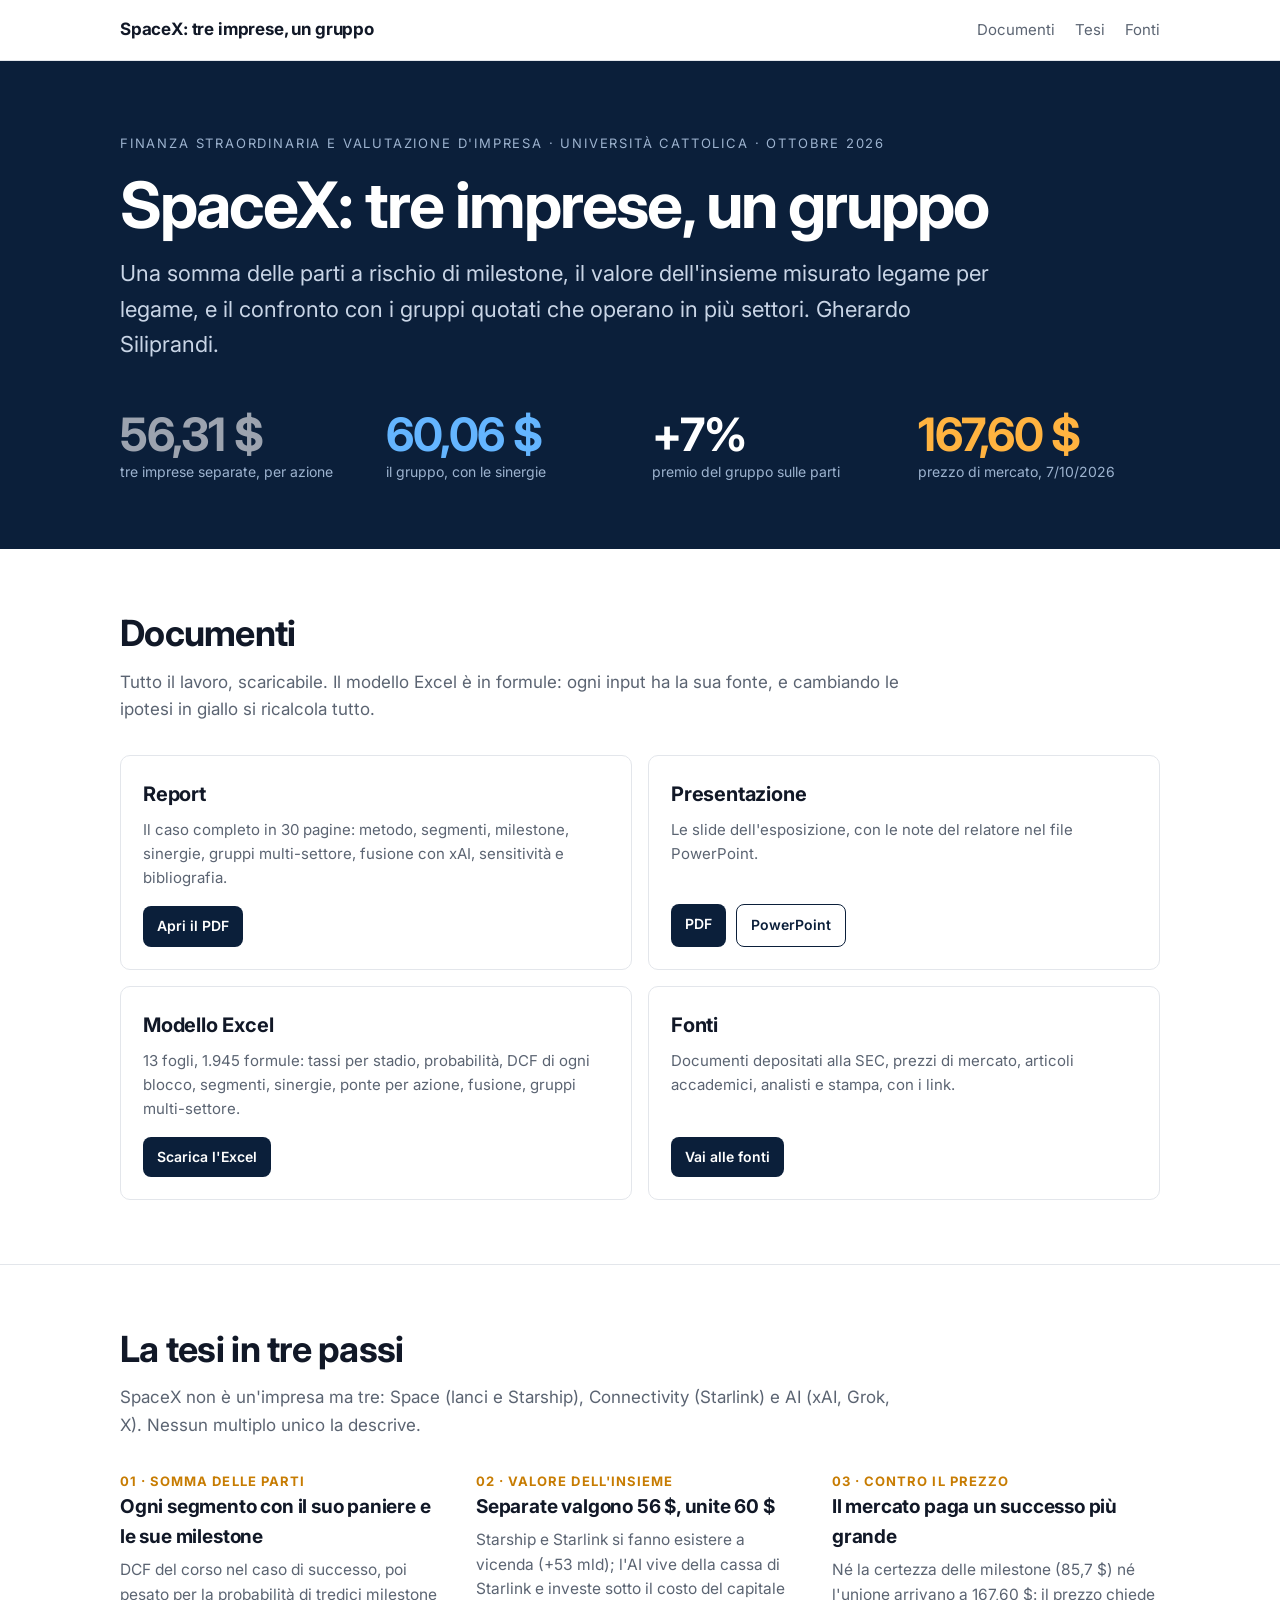
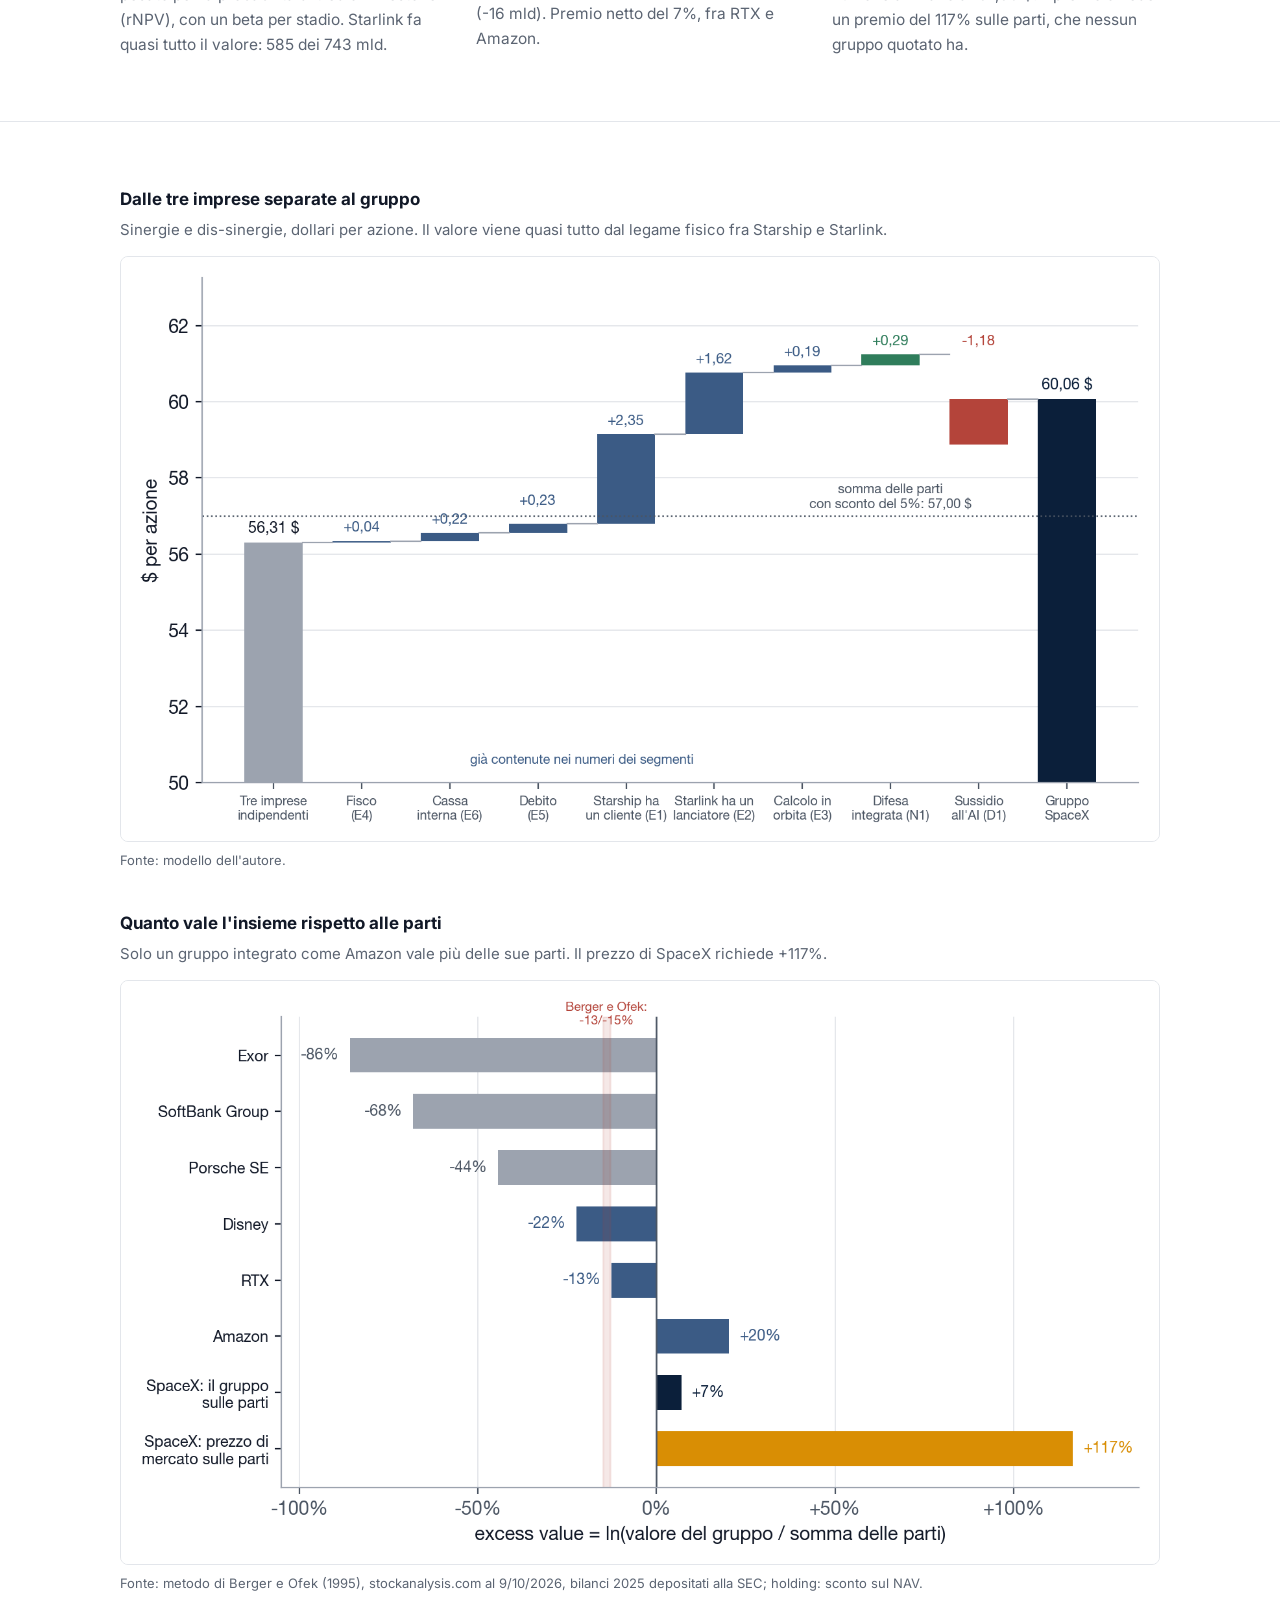
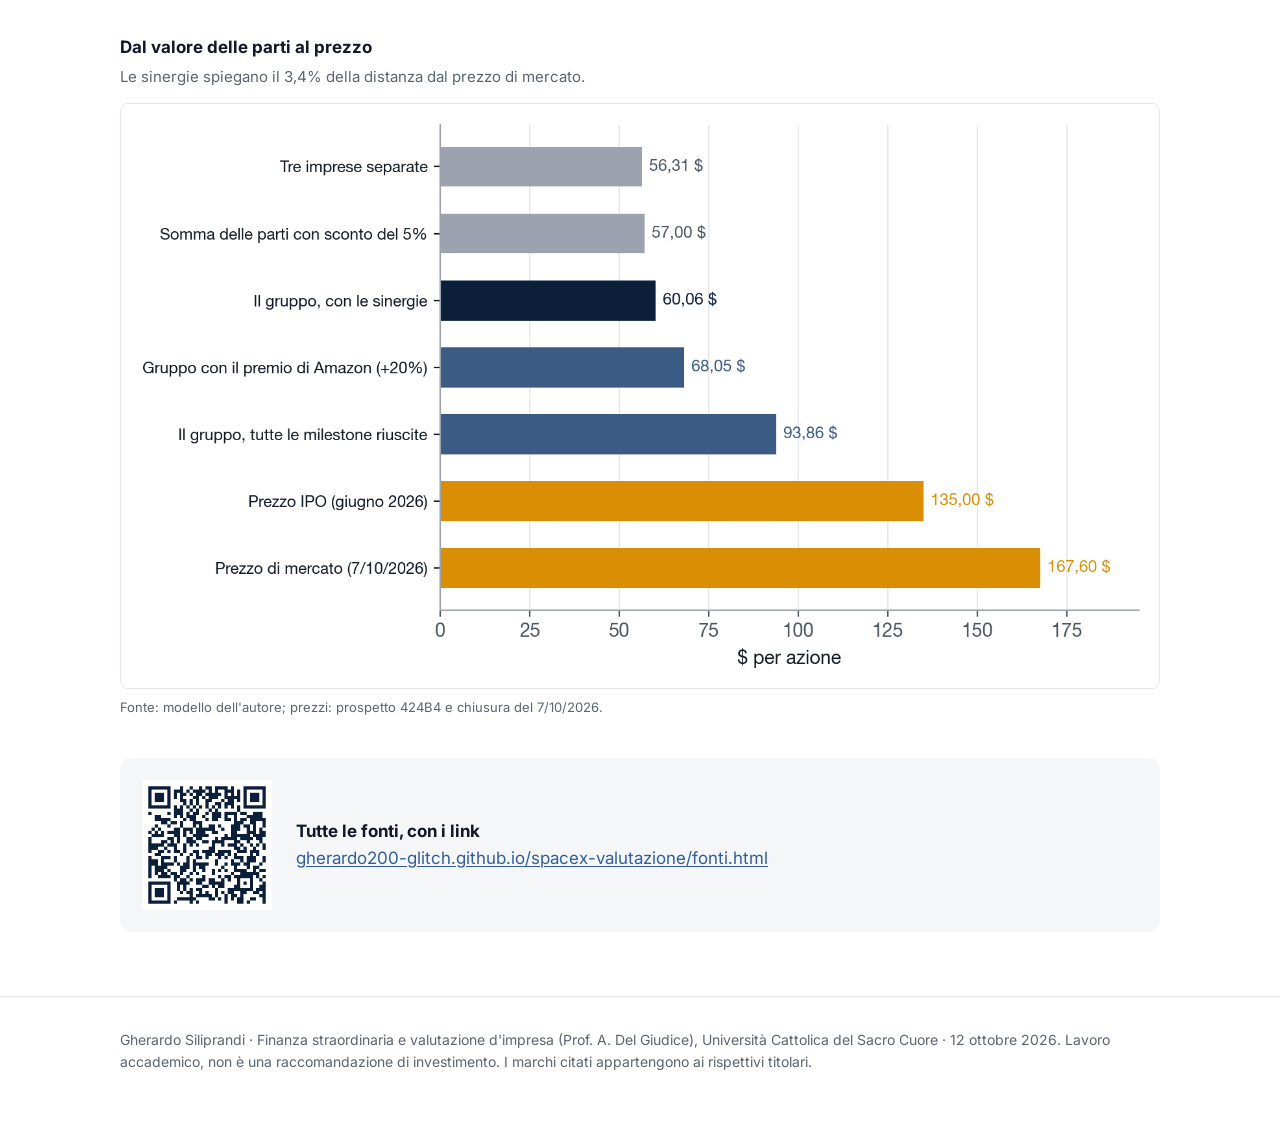
==== index.html @ 33f114cf "Sito del lavoro: report, presentazione, modello Excel e fonti Co-Authored-By: Claude Opus 5.5 <norep" ====
<!doctype html>
<html lang="it">
<head>
<meta charset="utf-8">
<meta name="viewport" content="width=device-width, initial-scale=1">
<title>SpaceX: tre imprese, un gruppo</title>
<meta name="description" content="Valutazione di SpaceX per somma delle parti a rischio di milestone e valore dell'insieme. Report, presentazione, modello Excel e fonti.">
<link rel="preconnect" href="https://fonts.googleapis.com">
<link rel="preconnect" href="https://fonts.gstatic.com" crossorigin>
<link href="https://fonts.googleapis.com/css2?family=Inter:wght@400;600;700&display=swap" rel="stylesheet">
<link rel="stylesheet" href="style.css">
</head>
<body>
<header class="top"><div class="wrap">
  <a class="brand" href="./">SpaceX: tre imprese, un gruppo</a>
  <nav><a href="#documenti">Documenti</a><a href="#tesi">Tesi</a><a href="fonti.html">Fonti</a></nav>
</div></header>

<section class="hero"><div class="wrap">
  <p class="kicker">Finanza straordinaria e valutazione d'impresa · Università Cattolica · ottobre 2026</p>
  <h1>SpaceX: tre imprese, un gruppo</h1>
  <p class="lead">Una somma delle parti a rischio di milestone, il valore dell'insieme misurato legame per legame, e il confronto con i gruppi quotati che operano in più settori. Gherardo Siliprandi.</p>
  <div class="stats">
    <div class="stat grey"><b>56,31 $</b><span>tre imprese separate, per azione</span></div>
    <div class="stat sky"><b>60,06 $</b><span>il gruppo, con le sinergie</span></div>
    <div class="stat"><b>+7%</b><span>premio del gruppo sulle parti</span></div>
    <div class="stat amber"><b>167,60 $</b><span>prezzo di mercato, 7/10/2026</span></div>
  </div>
</div></section>

<section class="block" id="documenti"><div class="wrap">
  <h2>Documenti</h2>
  <p class="sub">Tutto il lavoro, scaricabile. Il modello Excel è in formule: ogni input ha la sua fonte, e cambiando le ipotesi in giallo si ricalcola tutto.</p>
  <div class="docs">
    <div class="doc"><h3>Report</h3><p>Il caso completo in 30 pagine: metodo, segmenti, milestone, sinergie, gruppi multi-settore, fusione con xAI, sensitività e bibliografia.</p>
      <div class="links"><a class="btn" href="documenti/SpaceX_tre_imprese_un_gruppo_report.pdf">Apri il PDF</a></div></div>
    <div class="doc"><h3>Presentazione</h3><p>Le slide dell'esposizione, con le note del relatore nel file PowerPoint.</p>
      <div class="links"><a class="btn" href="documenti/SpaceX_tre_imprese_un_gruppo.pdf">PDF</a><a class="btn ghost" href="documenti/SpaceX_tre_imprese_un_gruppo.pptx">PowerPoint</a></div></div>
    <div class="doc"><h3>Modello Excel</h3><p>13 fogli, 1.945 formule: tassi per stadio, probabilità, DCF di ogni blocco, segmenti, sinergie, ponte per azione, fusione, gruppi multi-settore.</p>
      <div class="links"><a class="btn" href="documenti/SpaceX_modello.xlsx">Scarica l'Excel</a></div></div>
    <div class="doc"><h3>Fonti</h3><p>Documenti depositati alla SEC, prezzi di mercato, articoli accademici, analisti e stampa, con i link.</p>
      <div class="links"><a class="btn" href="fonti.html">Vai alle fonti</a></div></div>
  </div>
</div></section>

<section class="block" id="tesi"><div class="wrap">
  <h2>La tesi in tre passi</h2>
  <p class="sub">SpaceX non è un'impresa ma tre: Space (lanci e Starship), Connectivity (Starlink) e AI (xAI, Grok, X). Nessun multiplo unico la descrive.</p>
  <div class="thesis">
    <div><p class="n">01 · SOMMA DELLE PARTI</p><h3>Ogni segmento con il suo paniere e le sue milestone</h3><p>DCF del corso nel caso di successo, poi pesato per la probabilità di tredici milestone (rNPV), con un beta per stadio. Starlink fa quasi tutto il valore: 585 dei 743 mld.</p></div>
    <div><p class="n">02 · VALORE DELL'INSIEME</p><h3>Separate valgono 56 $, unite 60 $</h3><p>Starship e Starlink si fanno esistere a vicenda (+53 mld); l'AI vive della cassa di Starlink e investe sotto il costo del capitale (-16 mld). Premio netto del 7%, fra RTX e Amazon.</p></div>
    <div><p class="n">03 · CONTRO IL PREZZO</p><h3>Il mercato paga un successo più grande</h3><p>Né la certezza delle milestone (85,7 $) né l'unione arrivano a 167,60 $: il prezzo chiede un premio del 117% sulle parti, che nessun gruppo quotato ha.</p></div>
  </div>
</div></section>

<section class="block"><div class="wrap">
  <figure>
    <p class="t">Dalle tre imprese separate al gruppo</p>
    <p class="m">Sinergie e dis-sinergie, dollari per azione. Il valore viene quasi tutto dal legame fisico fra Starship e Starlink.</p>
    <img src="img/cascata_insieme.png" alt="Cascata dal valore delle tre imprese separate, 56,31 dollari, al valore del gruppo, 60,06 dollari" loading="lazy">
    <figcaption>Fonte: modello dell'autore.</figcaption>
  </figure>
  <figure>
    <p class="t">Quanto vale l'insieme rispetto alle parti</p>
    <p class="m">Solo un gruppo integrato come Amazon vale più delle sue parti. Il prezzo di SpaceX richiede +117%.</p>
    <img src="img/excess_value_conglomerati.png" alt="Excess value di Exor, SoftBank, Porsche SE, Disney, RTX, Amazon e SpaceX" loading="lazy">
    <figcaption>Fonte: metodo di Berger e Ofek (1995), stockanalysis.com al 9/10/2026, bilanci 2025 depositati alla SEC; holding: sconto sul NAV.</figcaption>
  </figure>
  <figure>
    <p class="t">Dal valore delle parti al prezzo</p>
    <p class="m">Le sinergie spiegano il 3,4% della distanza dal prezzo di mercato.</p>
    <img src="img/scala_valore_prezzo.png" alt="Scala dal valore delle parti separate al prezzo di mercato" loading="lazy">
    <figcaption>Fonte: modello dell'autore; prezzi: prospetto 424B4 e chiusura del 7/10/2026.</figcaption>
  </figure>
  <div class="qr"><img src="img/qr_fonti.png" alt="QR code della pagina delle fonti"><div><b>Tutte le fonti, con i link</b><br><a href="fonti.html">gherardo200-glitch.github.io/spacex-valutazione/fonti.html</a></div></div>
</div></section>

<footer><div class="wrap">Gherardo Siliprandi · Finanza straordinaria e valutazione d'impresa (Prof. A. Del Giudice), Università Cattolica del Sacro Cuore · 12 ottobre 2026. Lavoro accademico, non è una raccomandazione di investimento. I marchi citati appartengono ai rispettivi titolari.</div></footer>
</body>
</html>
---- style.css ----
:root {
  --ink: #111827; --muted: #5B6472; --hair: #E3E6EB; --bg: #FFFFFF; --soft: #F5F6F8;
  --navy: #0B1F3A; --blue: #2F5E9E; --amber: #C77C02; --red: #B4443A; --green: #2F7D5B;
  --maxw: 1080px;
}
* { box-sizing: border-box; }
html { -webkit-text-size-adjust: 100%; }
body { margin: 0; background: var(--bg); color: var(--ink); font: 17px/1.6 "Inter", system-ui, -apple-system, "Segoe UI", sans-serif; }
a { color: var(--blue); text-underline-offset: 2px; }
img { max-width: 100%; height: auto; display: block; }
.wrap { max-width: var(--maxw); margin: 0 auto; padding: 0 20px; }

header.top { border-bottom: 1px solid var(--hair); }
header.top .wrap { display: flex; justify-content: space-between; align-items: center; height: 60px; gap: 16px; }
.brand { font-weight: 700; letter-spacing: -0.01em; color: var(--ink); text-decoration: none; }
nav a { color: var(--muted); text-decoration: none; margin-left: 20px; font-size: 15px; }
nav a:hover, nav a[aria-current] { color: var(--ink); }

.hero { background: var(--navy); color: #fff; padding: 72px 0 64px; }
.kicker { font-size: 13px; letter-spacing: 0.14em; text-transform: uppercase; color: #9DB3CF; margin: 0 0 18px; }
.hero h1 { font-size: clamp(36px, 6vw, 64px); line-height: 1.04; letter-spacing: -0.03em; margin: 0 0 18px; max-width: 14em; }
.hero p.lead { font-size: clamp(18px, 2.2vw, 22px); color: #C9D5E6; max-width: 40em; margin: 0; }
.stats { display: grid; grid-template-columns: repeat(4, 1fr); gap: 24px; margin-top: 48px; }
.stat b { display: block; font-size: clamp(30px, 4.4vw, 46px); letter-spacing: -0.03em; line-height: 1.05; }
.stat span { font-size: 14px; color: #9DB3CF; }
.stat.amber b { color: #FFB340; } .stat.sky b { color: #64B5FF; } .stat.grey b { color: #9CA3AF; }

section.block { padding: 64px 0; border-bottom: 1px solid var(--hair); }
section.block h2 { font-size: clamp(26px, 3.4vw, 36px); letter-spacing: -0.02em; line-height: 1.15; margin: 0 0 14px; }
section.block .sub { color: var(--muted); max-width: 46em; margin: 0 0 32px; }

.docs { display: grid; grid-template-columns: repeat(2, 1fr); gap: 16px; }
.doc { border: 1px solid var(--hair); border-radius: 10px; padding: 22px; display: flex; flex-direction: column; gap: 8px; background: #fff; }
.doc h3 { margin: 0; font-size: 20px; letter-spacing: -0.01em; }
.doc p { margin: 0; color: var(--muted); font-size: 15px; flex: 1; }
.doc .links { display: flex; gap: 10px; flex-wrap: wrap; margin-top: 8px; }
.btn { display: inline-block; padding: 9px 14px; border-radius: 8px; background: var(--navy); color: #fff; text-decoration: none; font-size: 14px; font-weight: 600; }
.btn.ghost { background: transparent; color: var(--navy); border: 1px solid var(--navy); }

.thesis { display: grid; grid-template-columns: repeat(3, 1fr); gap: 28px; }
.thesis h3 { font-size: 19px; margin: 0 0 6px; letter-spacing: -0.01em; }
.thesis p { margin: 0; color: var(--muted); font-size: 15.5px; }
.thesis .n { font-size: 13px; color: var(--amber); font-weight: 700; letter-spacing: 0.08em; }

figure { margin: 0 0 40px; }
figure .t { font-weight: 700; margin: 0 0 4px; }
figure .m { color: var(--muted); font-size: 15px; margin: 0 0 14px; }
figure img { border: 1px solid var(--hair); border-radius: 8px; }
figure figcaption { font-size: 13px; color: var(--muted); margin-top: 8px; }

.qr { display: flex; gap: 24px; align-items: center; background: var(--soft); border-radius: 12px; padding: 22px; }
.qr img { width: 130px; height: 130px; flex: none; }

/* fonti */
.src h2 { margin-top: 0; }
.src h3 { font-size: 18px; margin: 36px 0 10px; padding-top: 16px; border-top: 1px solid var(--hair); }
.src ul { padding-left: 20px; margin: 0; }
.src li { margin: 0 0 10px; }
.src li .why { display: block; color: var(--muted); font-size: 14.5px; }

footer { padding: 32px 0 48px; color: var(--muted); font-size: 14px; }

@media (max-width: 760px) {
  body { font-size: 16px; }
  .wrap { padding: 0 16px; }
  .stats { grid-template-columns: repeat(2, 1fr); }
  .docs, .thesis { grid-template-columns: 1fr; }
  nav a { margin-left: 14px; }
  .qr { flex-direction: column; align-items: flex-start; }
  section.block { padding: 44px 0; }
  .hero { padding: 52px 0 44px; }
}
@media (max-width: 760px) {
  header.top .wrap { flex-wrap: wrap; height: auto; padding-top: 12px; padding-bottom: 12px; row-gap: 6px; }
  nav a:first-child { margin-left: 0; }
  .hero h1, .hero p, .qr a { overflow-wrap: anywhere; }
}
.stats > *, .docs > *, .thesis > *, .qr > div, header.top .wrap > * { min-width: 0; }
.qr a, .src li { overflow-wrap: anywhere; }
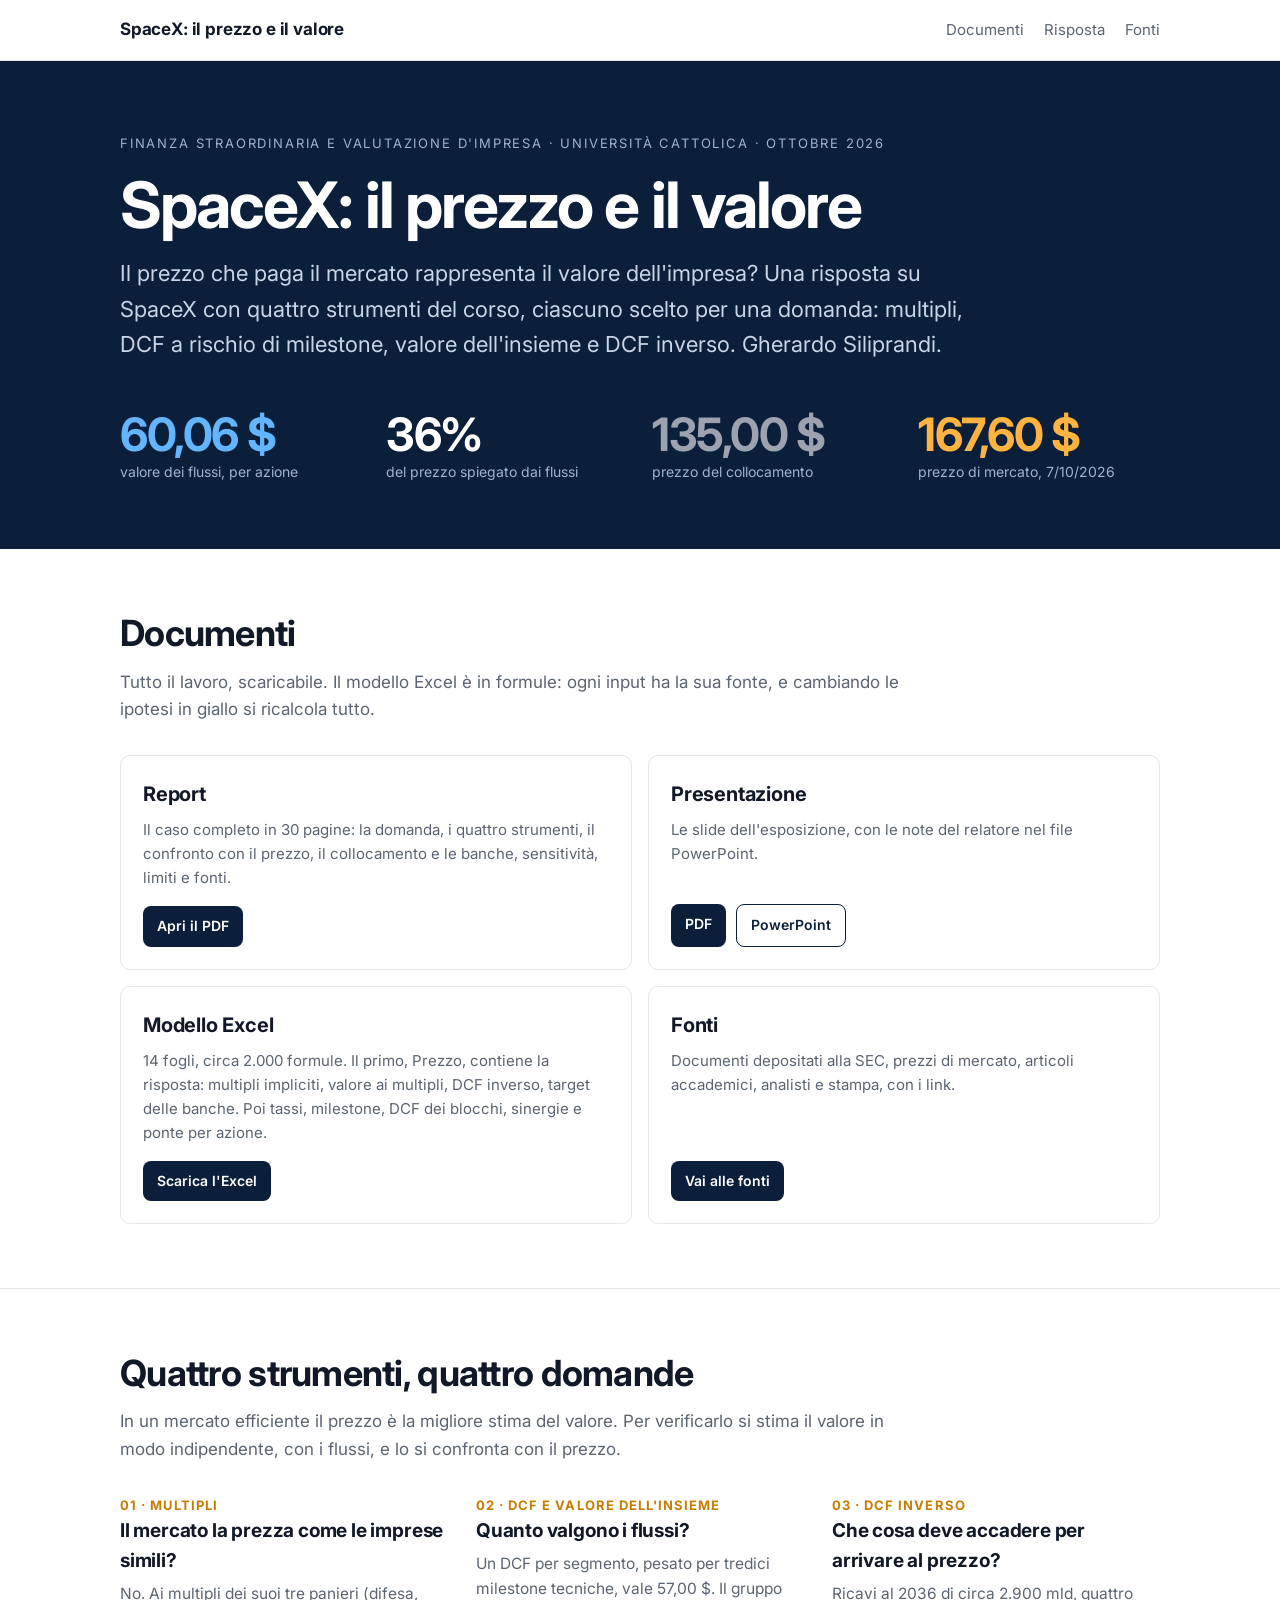
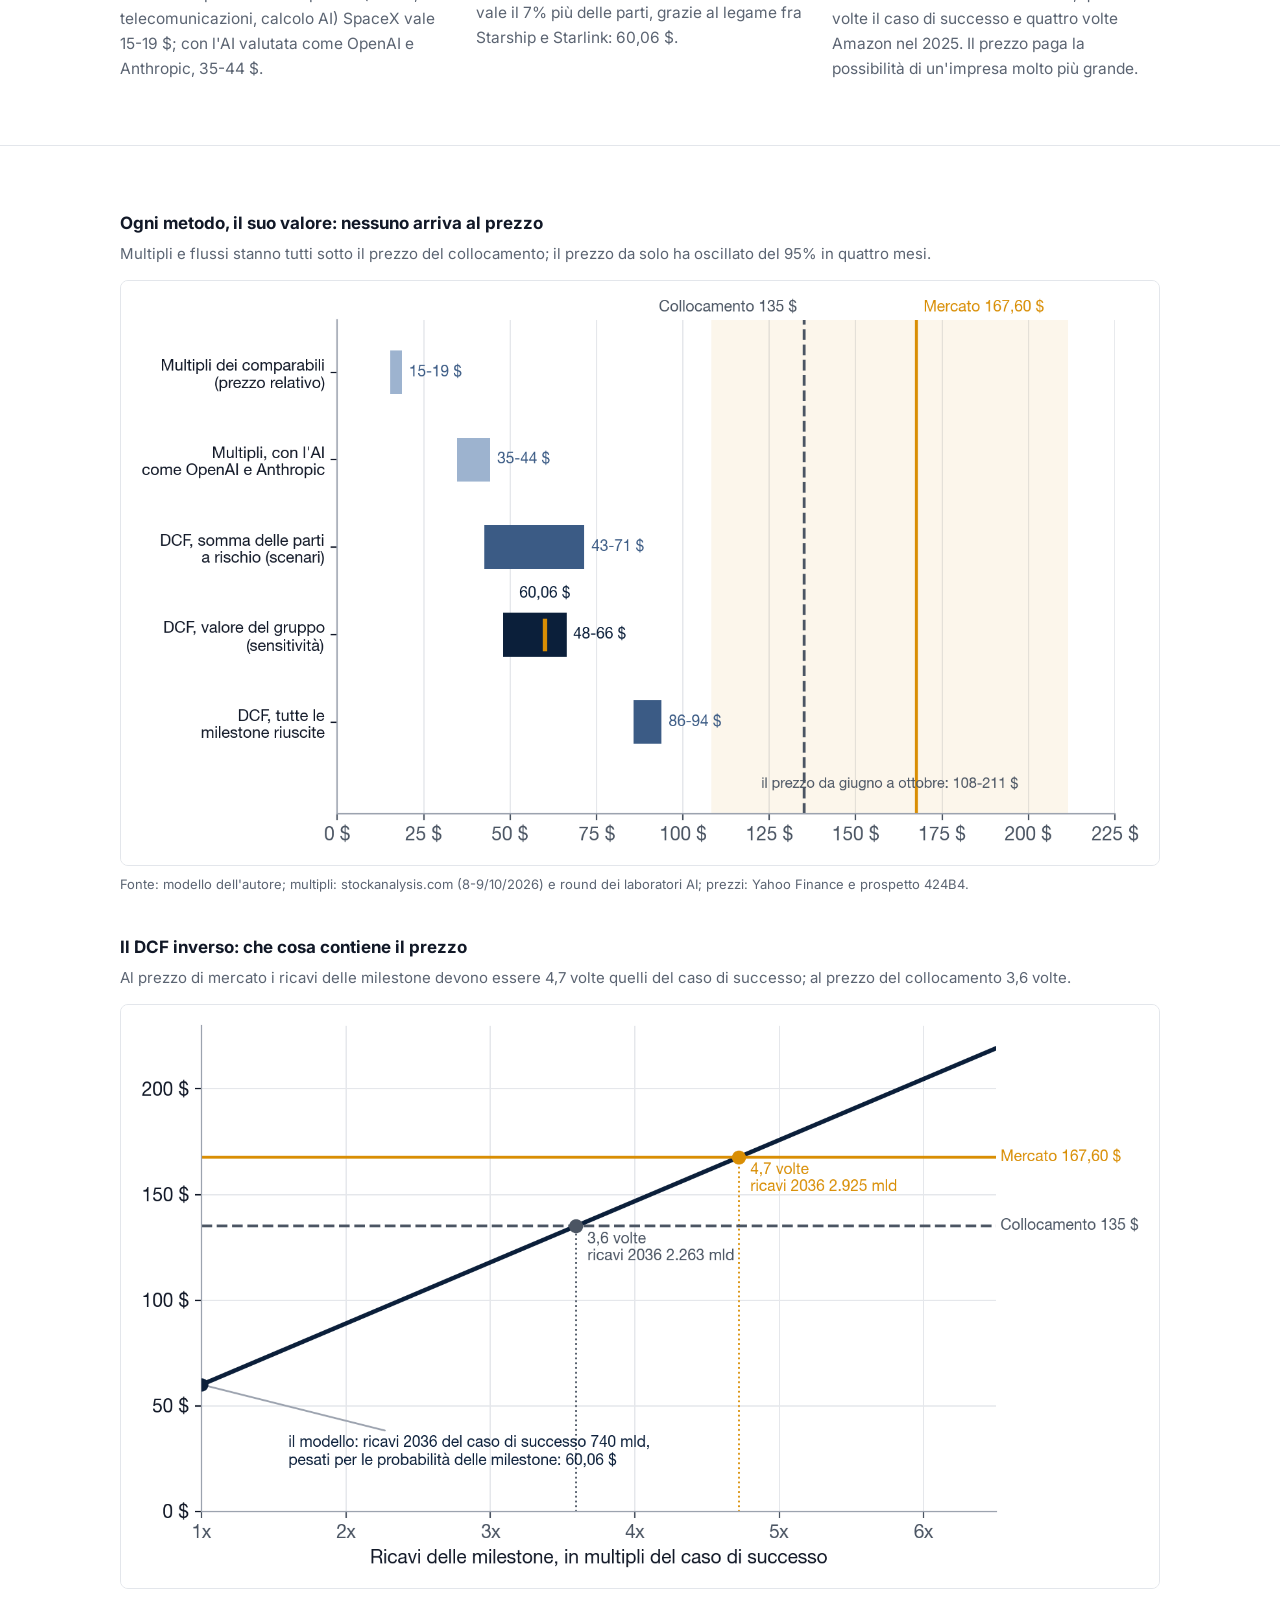
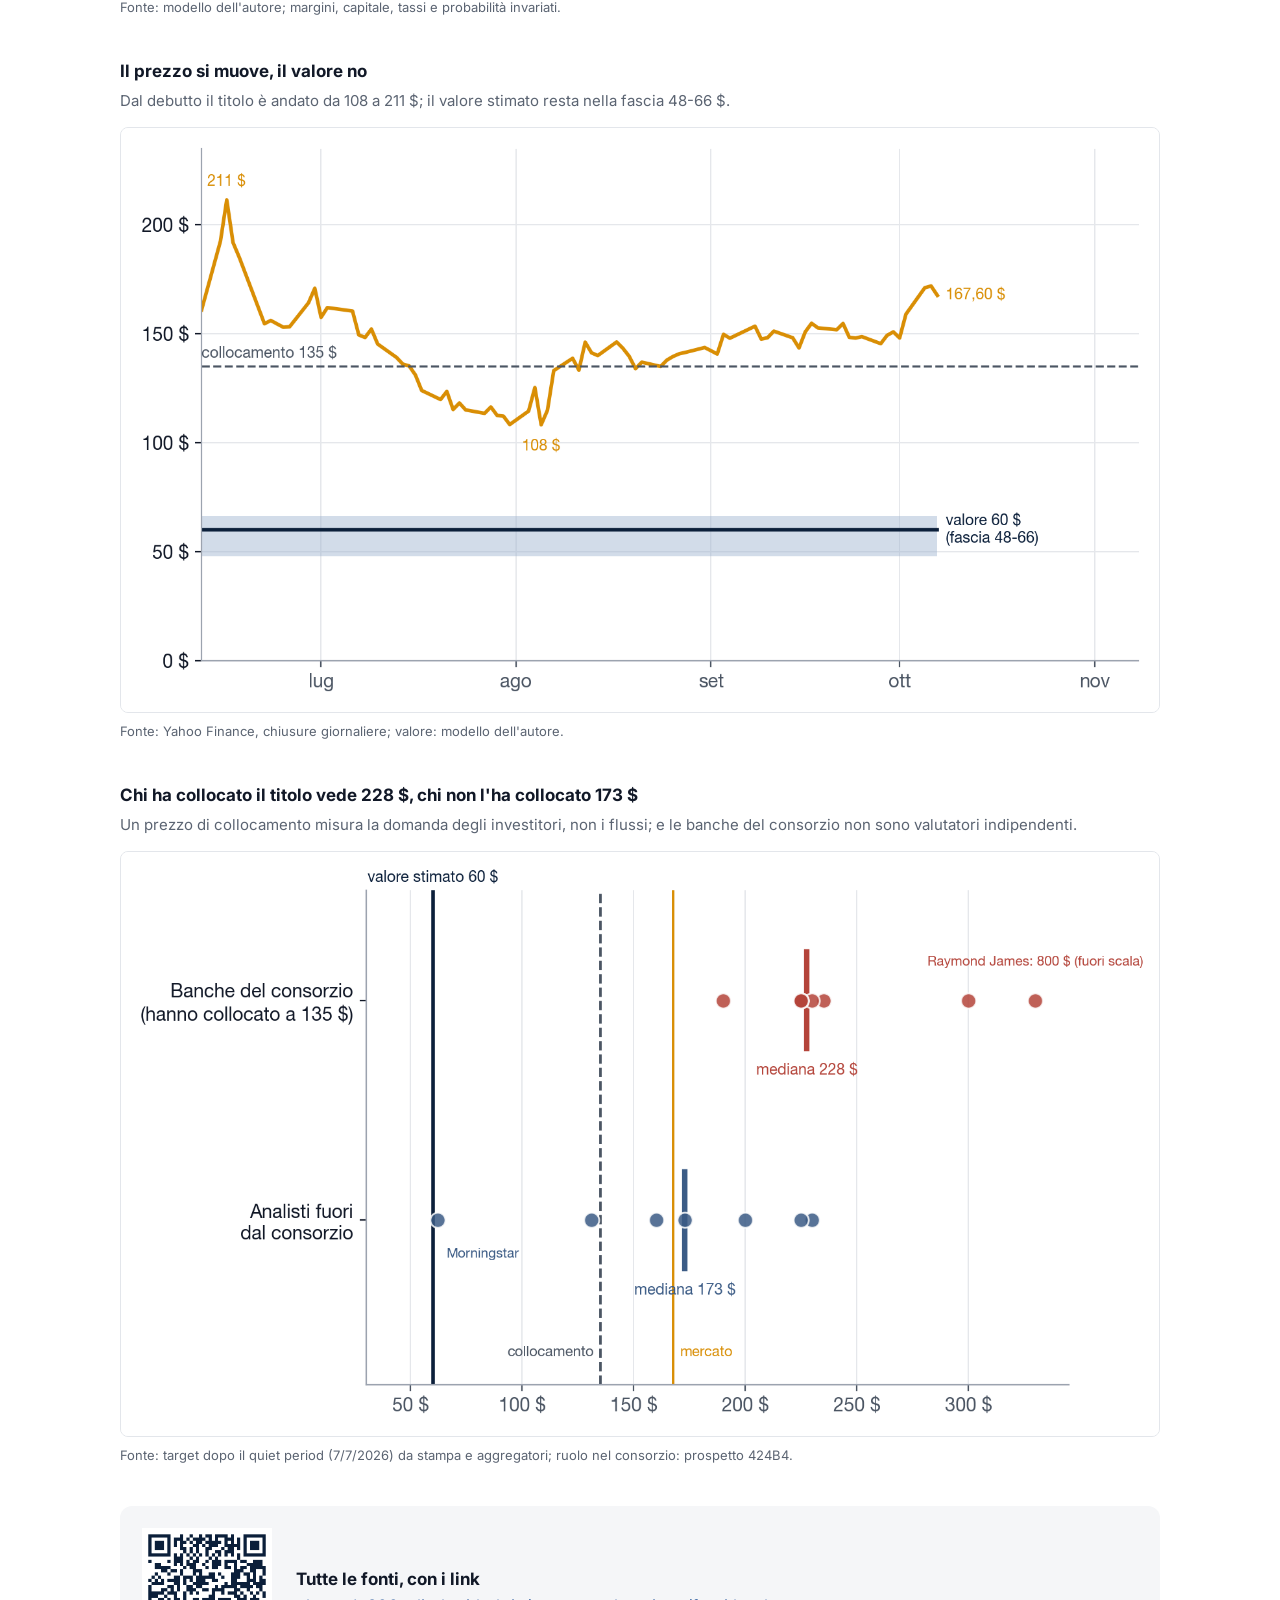
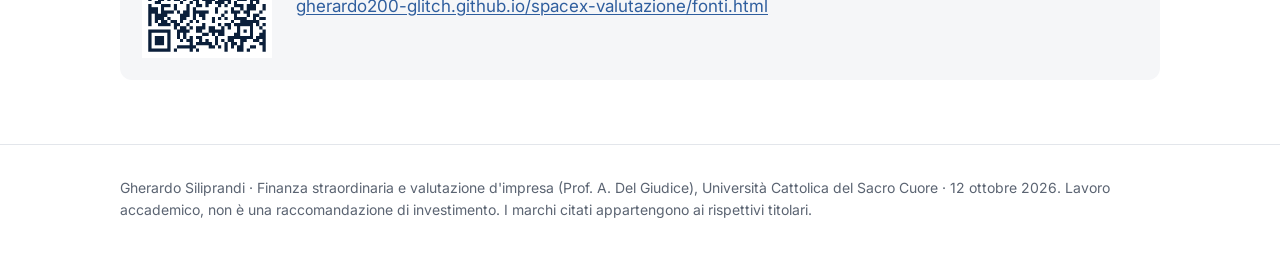
==== commit 62a280b9: "Versione finale: SpaceX, il prezzo e il valore Sito riscritto attorno alla domanda del corso (il pre" ====
--- a/index.html
+++ b/index.html
@@ -3,8 +3,8 @@
 <head>
 <meta charset="utf-8">
 <meta name="viewport" content="width=device-width, initial-scale=1">
-<title>SpaceX: tre imprese, un gruppo</title>
-<meta name="description" content="Valutazione di SpaceX per somma delle parti a rischio di milestone e valore dell'insieme. Report, presentazione, modello Excel e fonti.">
+<title>SpaceX: il prezzo e il valore</title>
+<meta name="description" content="Il prezzo che paga il mercato rappresenta il valore dell'impresa? Una risposta su SpaceX con i metodi del corso: multipli, DCF a rischio di milestone, valore dell'insieme, DCF inverso. Report, presentazione, modello Excel e fonti.">
 <link rel="preconnect" href="https://fonts.googleapis.com">
 <link rel="preconnect" href="https://fonts.gstatic.com" crossorigin>
 <link href="https://fonts.googleapis.com/css2?family=Inter:wght@400;600;700&display=swap" rel="stylesheet">
@@ -12,18 +12,18 @@
 </head>
 <body>
 <header class="top"><div class="wrap">
-  <a class="brand" href="./">SpaceX: tre imprese, un gruppo</a>
-  <nav><a href="#documenti">Documenti</a><a href="#tesi">Tesi</a><a href="fonti.html">Fonti</a></nav>
+  <a class="brand" href="./">SpaceX: il prezzo e il valore</a>
+  <nav><a href="#documenti">Documenti</a><a href="#risposta">Risposta</a><a href="fonti.html">Fonti</a></nav>
 </div></header>
 
 <section class="hero"><div class="wrap">
   <p class="kicker">Finanza straordinaria e valutazione d'impresa · Università Cattolica · ottobre 2026</p>
-  <h1>SpaceX: tre imprese, un gruppo</h1>
-  <p class="lead">Una somma delle parti a rischio di milestone, il valore dell'insieme misurato legame per legame, e il confronto con i gruppi quotati che operano in più settori. Gherardo Siliprandi.</p>
+  <h1>SpaceX: il prezzo e il valore</h1>
+  <p class="lead">Il prezzo che paga il mercato rappresenta il valore dell'impresa? Una risposta su SpaceX con quattro strumenti del corso, ciascuno scelto per una domanda: multipli, DCF a rischio di milestone, valore dell'insieme e DCF inverso. Gherardo Siliprandi.</p>
   <div class="stats">
-    <div class="stat grey"><b>56,31 $</b><span>tre imprese separate, per azione</span></div>
-    <div class="stat sky"><b>60,06 $</b><span>il gruppo, con le sinergie</span></div>
-    <div class="stat"><b>+7%</b><span>premio del gruppo sulle parti</span></div>
+    <div class="stat sky"><b>60,06 $</b><span>valore dei flussi, per azione</span></div>
+    <div class="stat"><b>36%</b><span>del prezzo spiegato dai flussi</span></div>
+    <div class="stat grey"><b>135,00 $</b><span>prezzo del collocamento</span></div>
     <div class="stat amber"><b>167,60 $</b><span>prezzo di mercato, 7/10/2026</span></div>
   </div>
 </div></section>
@@ -32,45 +32,51 @@
   <h2>Documenti</h2>
   <p class="sub">Tutto il lavoro, scaricabile. Il modello Excel è in formule: ogni input ha la sua fonte, e cambiando le ipotesi in giallo si ricalcola tutto.</p>
   <div class="docs">
-    <div class="doc"><h3>Report</h3><p>Il caso completo in 30 pagine: metodo, segmenti, milestone, sinergie, gruppi multi-settore, fusione con xAI, sensitività e bibliografia.</p>
-      <div class="links"><a class="btn" href="documenti/SpaceX_tre_imprese_un_gruppo_report.pdf">Apri il PDF</a></div></div>
+    <div class="doc"><h3>Report</h3><p>Il caso completo in 30 pagine: la domanda, i quattro strumenti, il confronto con il prezzo, il collocamento e le banche, sensitività, limiti e fonti.</p>
+      <div class="links"><a class="btn" href="documenti/SpaceX_prezzo_e_valore_report.pdf">Apri il PDF</a></div></div>
     <div class="doc"><h3>Presentazione</h3><p>Le slide dell'esposizione, con le note del relatore nel file PowerPoint.</p>
-      <div class="links"><a class="btn" href="documenti/SpaceX_tre_imprese_un_gruppo.pdf">PDF</a><a class="btn ghost" href="documenti/SpaceX_tre_imprese_un_gruppo.pptx">PowerPoint</a></div></div>
-    <div class="doc"><h3>Modello Excel</h3><p>13 fogli, 1.945 formule: tassi per stadio, probabilità, DCF di ogni blocco, segmenti, sinergie, ponte per azione, fusione, gruppi multi-settore.</p>
+      <div class="links"><a class="btn" href="documenti/SpaceX_prezzo_e_valore.pdf">PDF</a><a class="btn ghost" href="documenti/SpaceX_prezzo_e_valore.pptx">PowerPoint</a></div></div>
+    <div class="doc"><h3>Modello Excel</h3><p>14 fogli, circa 2.000 formule. Il primo, Prezzo, contiene la risposta: multipli impliciti, valore ai multipli, DCF inverso, target delle banche. Poi tassi, milestone, DCF dei blocchi, sinergie e ponte per azione.</p>
       <div class="links"><a class="btn" href="documenti/SpaceX_modello.xlsx">Scarica l'Excel</a></div></div>
     <div class="doc"><h3>Fonti</h3><p>Documenti depositati alla SEC, prezzi di mercato, articoli accademici, analisti e stampa, con i link.</p>
       <div class="links"><a class="btn" href="fonti.html">Vai alle fonti</a></div></div>
   </div>
 </div></section>
 
-<section class="block" id="tesi"><div class="wrap">
-  <h2>La tesi in tre passi</h2>
-  <p class="sub">SpaceX non è un'impresa ma tre: Space (lanci e Starship), Connectivity (Starlink) e AI (xAI, Grok, X). Nessun multiplo unico la descrive.</p>
+<section class="block" id="risposta"><div class="wrap">
+  <h2>Quattro strumenti, quattro domande</h2>
+  <p class="sub">In un mercato efficiente il prezzo è la migliore stima del valore. Per verificarlo si stima il valore in modo indipendente, con i flussi, e lo si confronta con il prezzo.</p>
   <div class="thesis">
-    <div><p class="n">01 · SOMMA DELLE PARTI</p><h3>Ogni segmento con il suo paniere e le sue milestone</h3><p>DCF del corso nel caso di successo, poi pesato per la probabilità di tredici milestone (rNPV), con un beta per stadio. Starlink fa quasi tutto il valore: 585 dei 743 mld.</p></div>
-    <div><p class="n">02 · VALORE DELL'INSIEME</p><h3>Separate valgono 56 $, unite 60 $</h3><p>Starship e Starlink si fanno esistere a vicenda (+53 mld); l'AI vive della cassa di Starlink e investe sotto il costo del capitale (-16 mld). Premio netto del 7%, fra RTX e Amazon.</p></div>
-    <div><p class="n">03 · CONTRO IL PREZZO</p><h3>Il mercato paga un successo più grande</h3><p>Né la certezza delle milestone (85,7 $) né l'unione arrivano a 167,60 $: il prezzo chiede un premio del 117% sulle parti, che nessun gruppo quotato ha.</p></div>
+    <div><p class="n">01 · MULTIPLI</p><h3>Il mercato la prezza come le imprese simili?</h3><p>No. Ai multipli dei suoi tre panieri (difesa, telecomunicazioni, calcolo AI) SpaceX vale 15-19 $; con l'AI valutata come OpenAI e Anthropic, 35-44 $.</p></div>
+    <div><p class="n">02 · DCF E VALORE DELL'INSIEME</p><h3>Quanto valgono i flussi?</h3><p>Un DCF per segmento, pesato per tredici milestone tecniche, vale 57,00 $. Il gruppo vale il 7% più delle parti, grazie al legame fra Starship e Starlink: 60,06 $.</p></div>
+    <div><p class="n">03 · DCF INVERSO</p><h3>Che cosa deve accadere per arrivare al prezzo?</h3><p>Ricavi al 2036 di circa 2.900 mld, quattro volte il caso di successo e quattro volte Amazon nel 2025. Il prezzo paga la possibilità di un'impresa molto più grande.</p></div>
   </div>
 </div></section>
 
 <section class="block"><div class="wrap">
   <figure>
-    <p class="t">Dalle tre imprese separate al gruppo</p>
-    <p class="m">Sinergie e dis-sinergie, dollari per azione. Il valore viene quasi tutto dal legame fisico fra Starship e Starlink.</p>
-    <img src="img/cascata_insieme.png" alt="Cascata dal valore delle tre imprese separate, 56,31 dollari, al valore del gruppo, 60,06 dollari" loading="lazy">
-    <figcaption>Fonte: modello dell'autore.</figcaption>
+    <p class="t">Ogni metodo, il suo valore: nessuno arriva al prezzo</p>
+    <p class="m">Multipli e flussi stanno tutti sotto il prezzo del collocamento; il prezzo da solo ha oscillato del 95% in quattro mesi.</p>
+    <img src="img/metodi_contro_prezzo.png" alt="Risultati dei quattro metodi in dollari per azione contro il prezzo di collocamento di 135 dollari e il prezzo di mercato di 167,60 dollari" loading="lazy">
+    <figcaption>Fonte: modello dell'autore; multipli: stockanalysis.com (8-9/10/2026) e round dei laboratori AI; prezzi: Yahoo Finance e prospetto 424B4.</figcaption>
   </figure>
   <figure>
-    <p class="t">Quanto vale l'insieme rispetto alle parti</p>
-    <p class="m">Solo un gruppo integrato come Amazon vale più delle sue parti. Il prezzo di SpaceX richiede +117%.</p>
-    <img src="img/excess_value_conglomerati.png" alt="Excess value di Exor, SoftBank, Porsche SE, Disney, RTX, Amazon e SpaceX" loading="lazy">
-    <figcaption>Fonte: metodo di Berger e Ofek (1995), stockanalysis.com al 9/10/2026, bilanci 2025 depositati alla SEC; holding: sconto sul NAV.</figcaption>
+    <p class="t">Il DCF inverso: che cosa contiene il prezzo</p>
+    <p class="m">Al prezzo di mercato i ricavi delle milestone devono essere 4,7 volte quelli del caso di successo; al prezzo del collocamento 3,6 volte.</p>
+    <img src="img/dcf_inverso.png" alt="Valore del gruppo al crescere dei ricavi delle milestone, con le soglie del prezzo di collocamento e del prezzo di mercato" loading="lazy">
+    <figcaption>Fonte: modello dell'autore; margini, capitale, tassi e probabilità invariati.</figcaption>
   </figure>
   <figure>
-    <p class="t">Dal valore delle parti al prezzo</p>
-    <p class="m">Le sinergie spiegano il 3,4% della distanza dal prezzo di mercato.</p>
-    <img src="img/scala_valore_prezzo.png" alt="Scala dal valore delle parti separate al prezzo di mercato" loading="lazy">
-    <figcaption>Fonte: modello dell'autore; prezzi: prospetto 424B4 e chiusura del 7/10/2026.</figcaption>
+    <p class="t">Il prezzo si muove, il valore no</p>
+    <p class="m">Dal debutto il titolo è andato da 108 a 211 $; il valore stimato resta nella fascia 48-66 $.</p>
+    <img src="img/prezzo_nel_tempo.png" alt="Prezzo giornaliero di SPCX dal 12 giugno al 7 ottobre 2026 contro la fascia del valore stimato" loading="lazy">
+    <figcaption>Fonte: Yahoo Finance, chiusure giornaliere; valore: modello dell'autore.</figcaption>
+  </figure>
+  <figure>
+    <p class="t">Chi ha collocato il titolo vede 228 $, chi non l'ha collocato 173 $</p>
+    <p class="m">Un prezzo di collocamento misura la domanda degli investitori, non i flussi; e le banche del consorzio non sono valutatori indipendenti.</p>
+    <img src="img/target_banche.png" alt="Target price delle banche del consorzio di collocamento e degli analisti esterni" loading="lazy">
+    <figcaption>Fonte: target dopo il quiet period (7/7/2026) da stampa e aggregatori; ruolo nel consorzio: prospetto 424B4.</figcaption>
   </figure>
   <div class="qr"><img src="img/qr_fonti.png" alt="QR code della pagina delle fonti"><div><b>Tutte le fonti, con i link</b><br><a href="fonti.html">gherardo200-glitch.github.io/spacex-valutazione/fonti.html</a></div></div>
 </div></section>
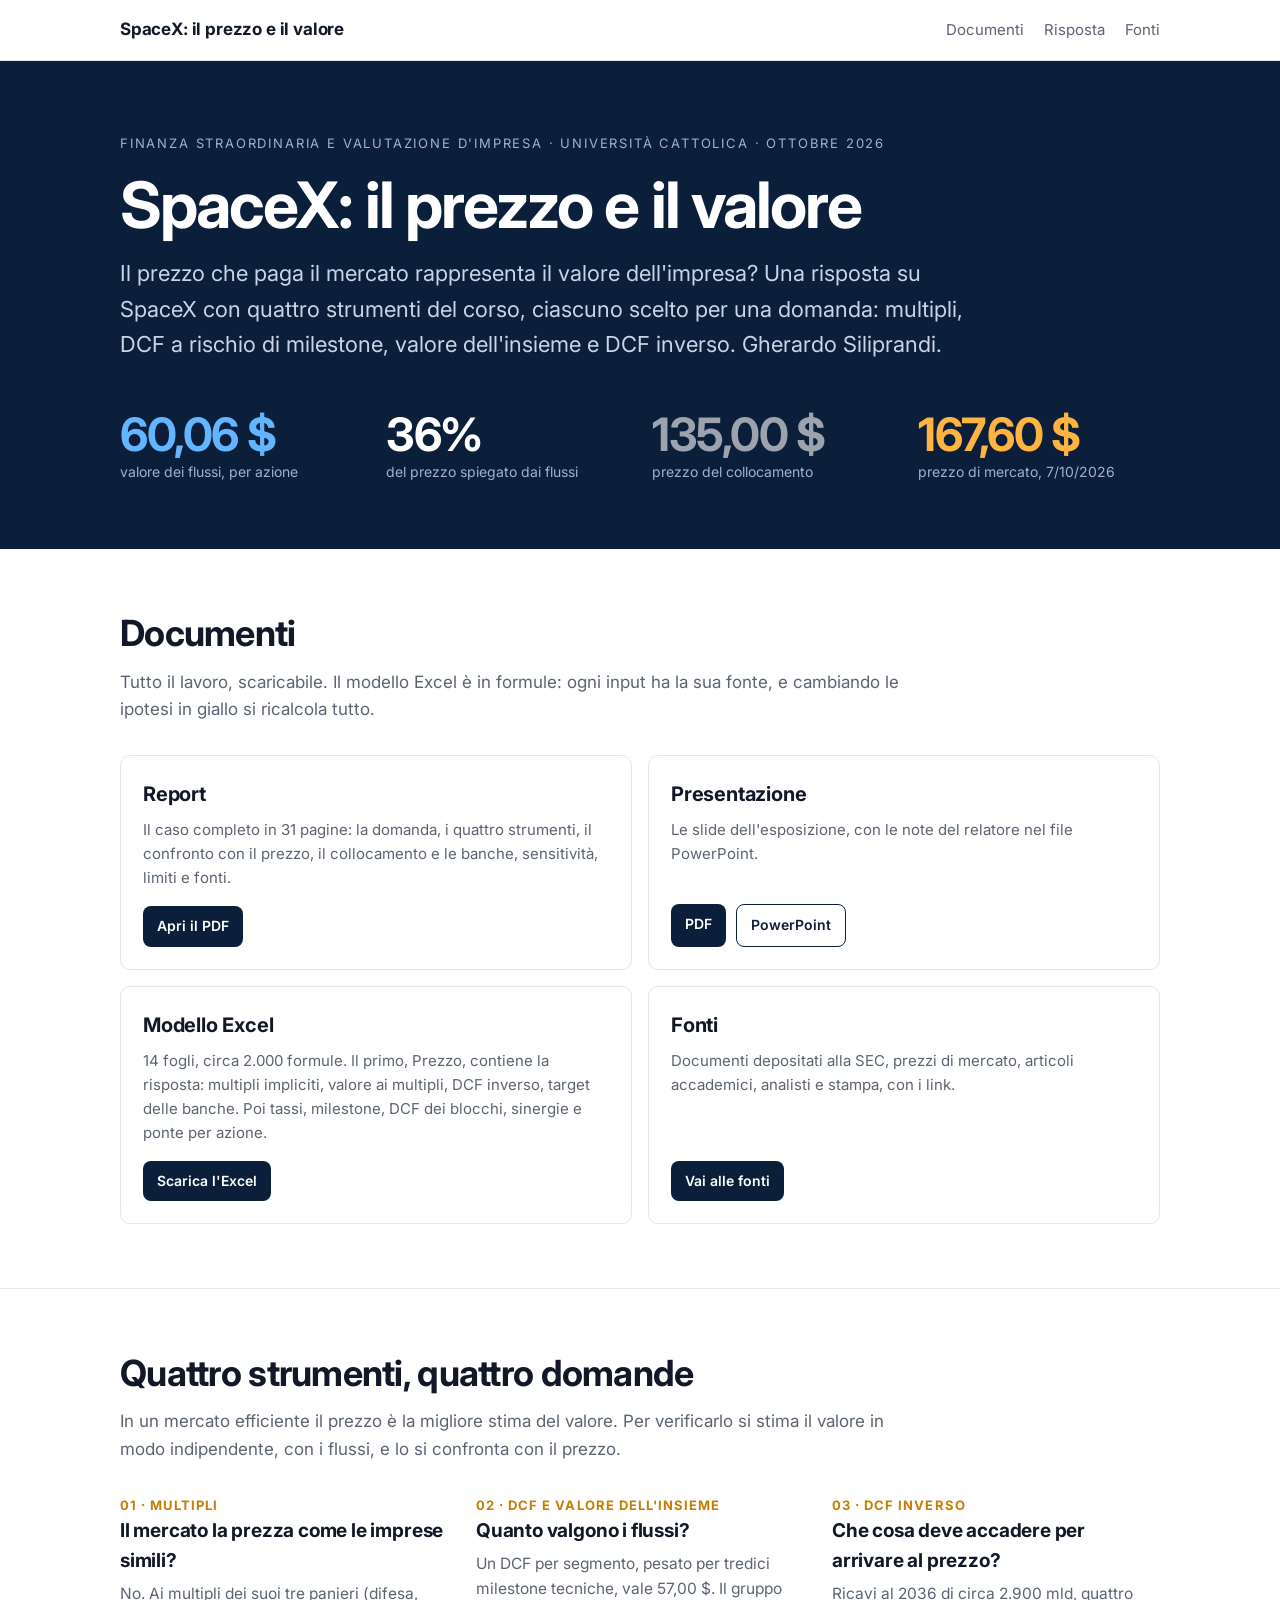
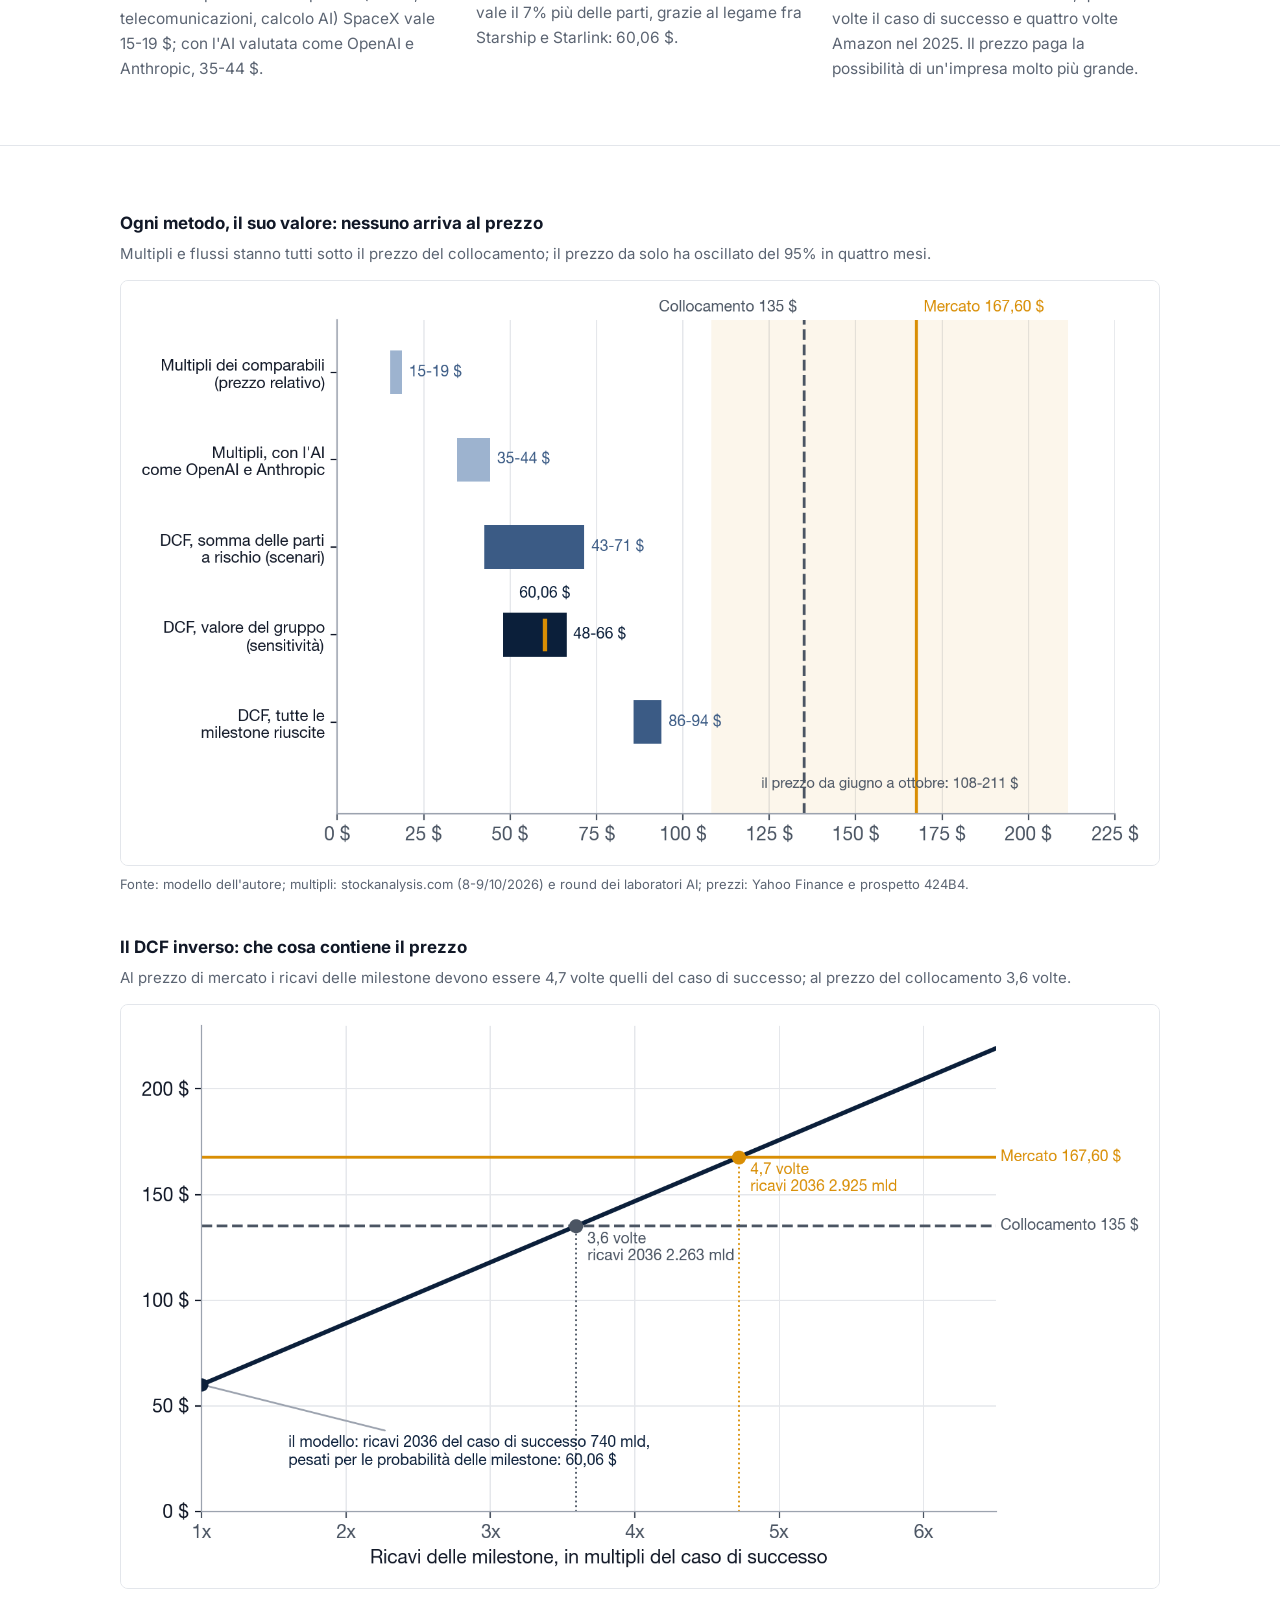
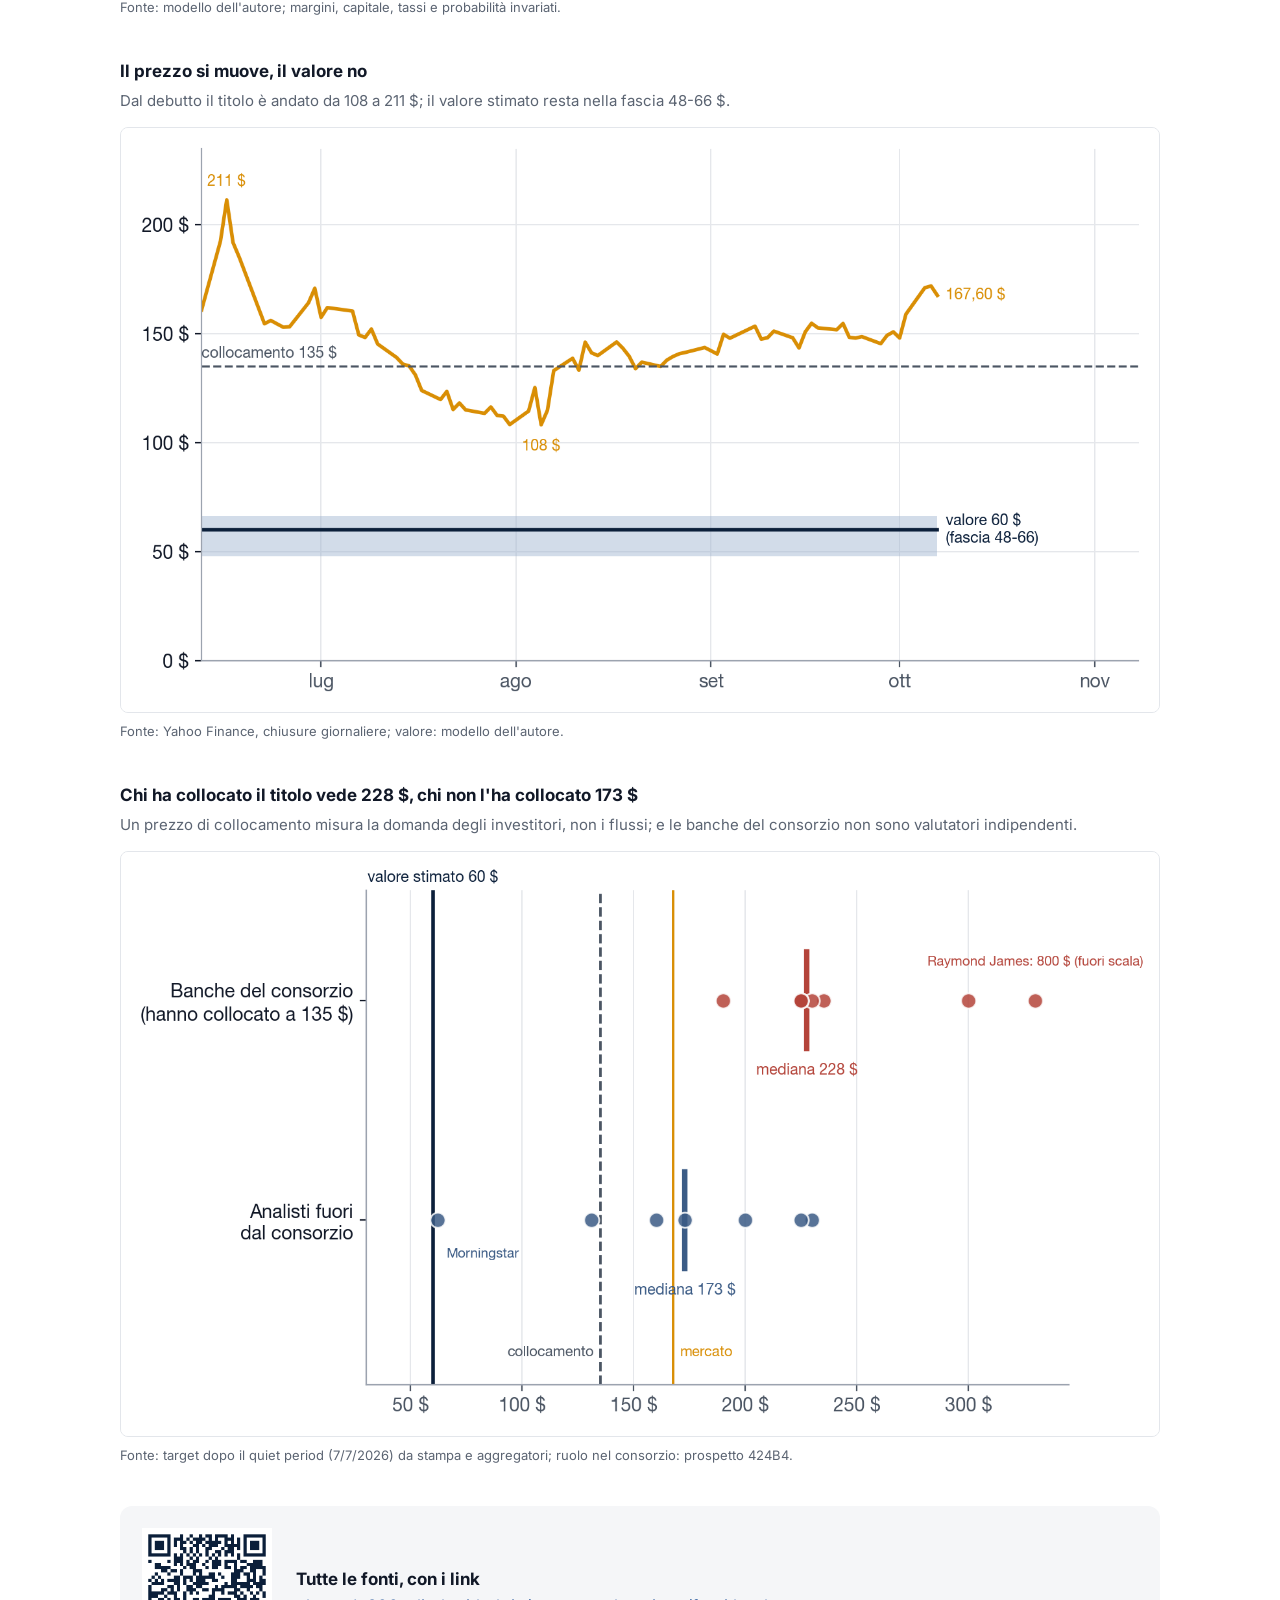
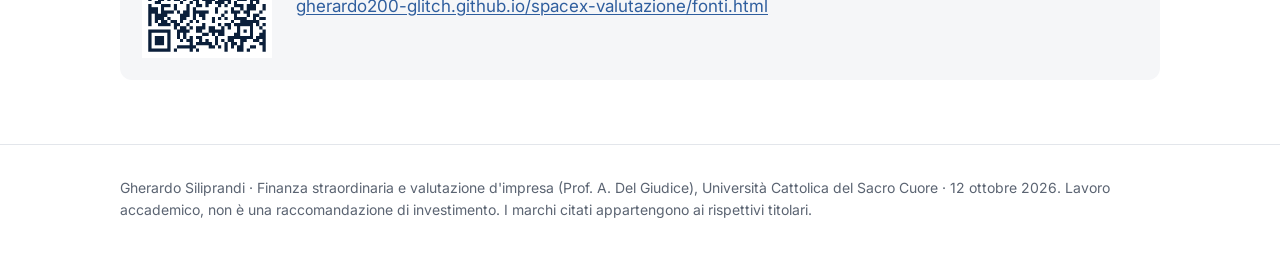
==== commit 2b489efc: "Paniere di Starlink spiegato e frase sui multipli corretta Il grafico dei comparabili mostra come si" ====
--- a/index.html
+++ b/index.html
@@ -32,7 +32,7 @@
   <h2>Documenti</h2>
   <p class="sub">Tutto il lavoro, scaricabile. Il modello Excel è in formule: ogni input ha la sua fonte, e cambiando le ipotesi in giallo si ricalcola tutto.</p>
   <div class="docs">
-    <div class="doc"><h3>Report</h3><p>Il caso completo in 30 pagine: la domanda, i quattro strumenti, il confronto con il prezzo, il collocamento e le banche, sensitività, limiti e fonti.</p>
+    <div class="doc"><h3>Report</h3><p>Il caso completo in 31 pagine: la domanda, i quattro strumenti, il confronto con il prezzo, il collocamento e le banche, sensitività, limiti e fonti.</p>
       <div class="links"><a class="btn" href="documenti/SpaceX_prezzo_e_valore_report.pdf">Apri il PDF</a></div></div>
     <div class="doc"><h3>Presentazione</h3><p>Le slide dell'esposizione, con le note del relatore nel file PowerPoint.</p>
       <div class="links"><a class="btn" href="documenti/SpaceX_prezzo_e_valore.pdf">PDF</a><a class="btn ghost" href="documenti/SpaceX_prezzo_e_valore.pptx">PowerPoint</a></div></div>
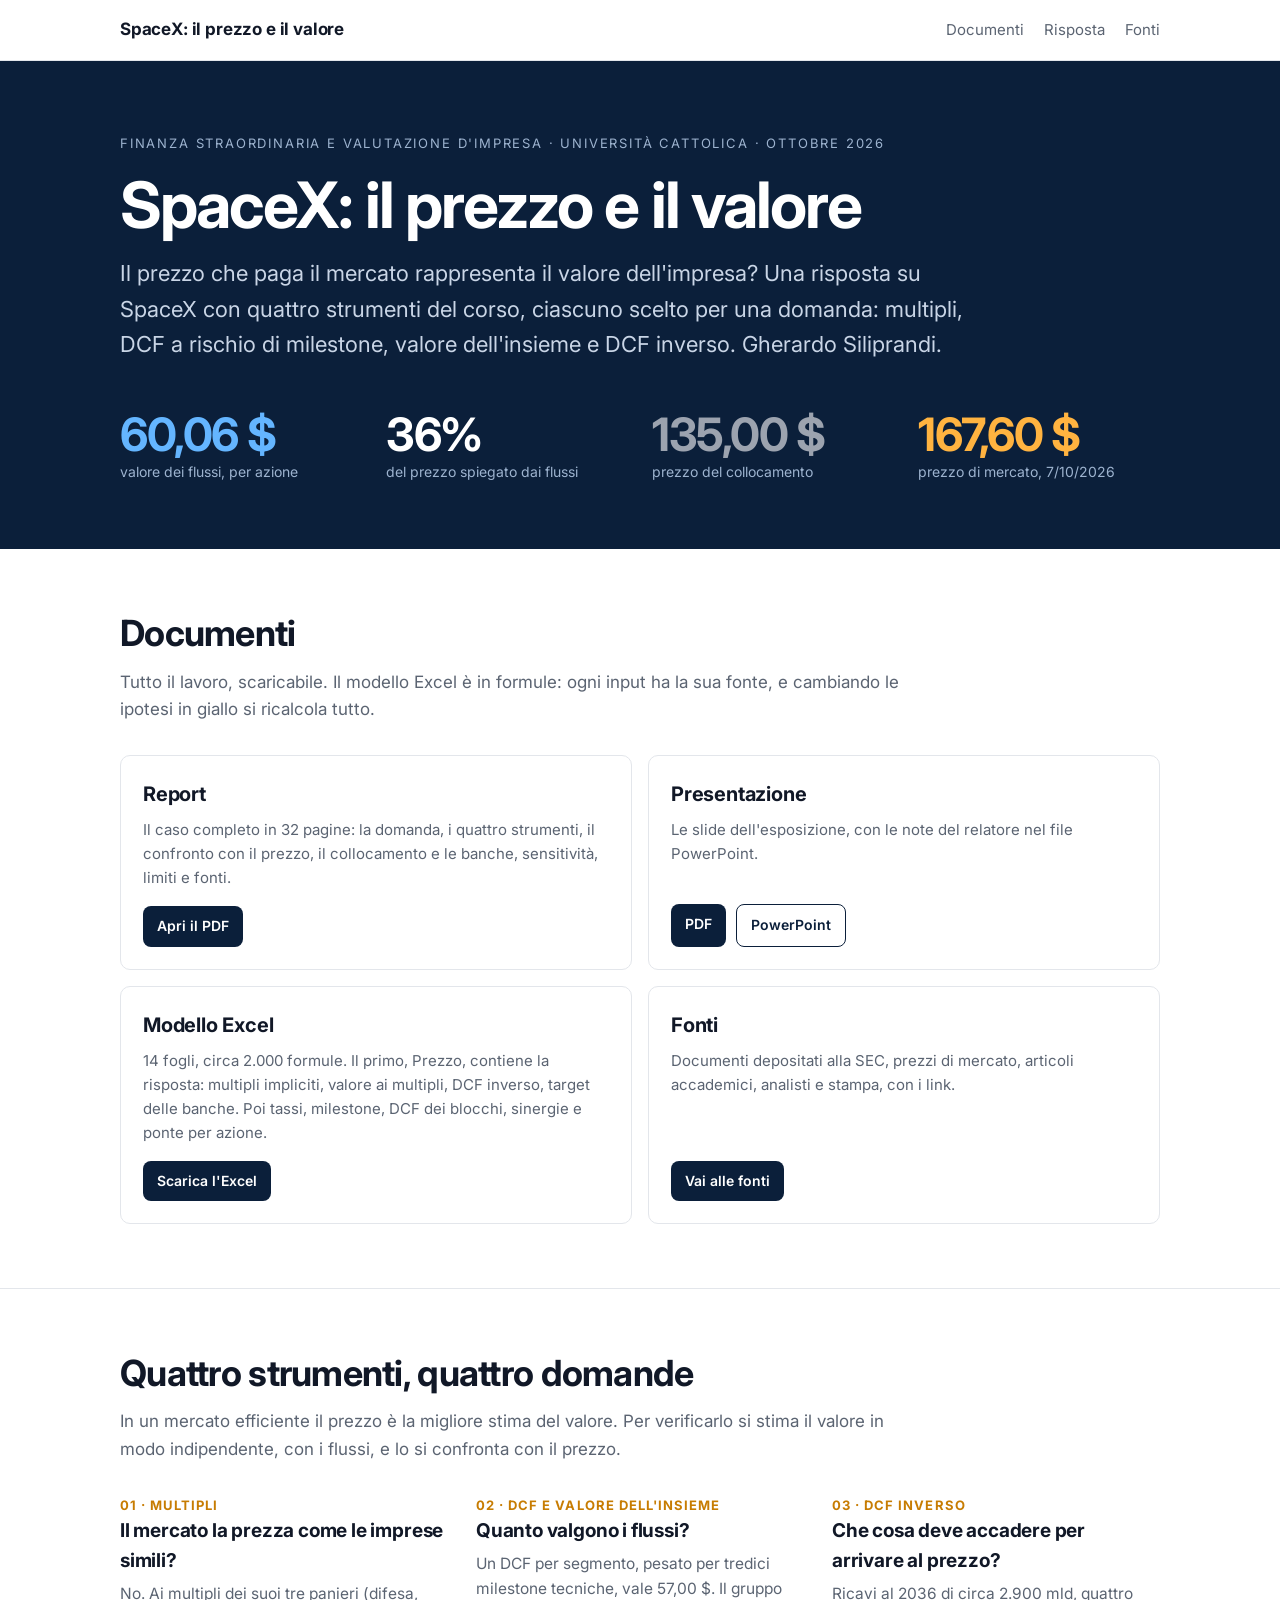
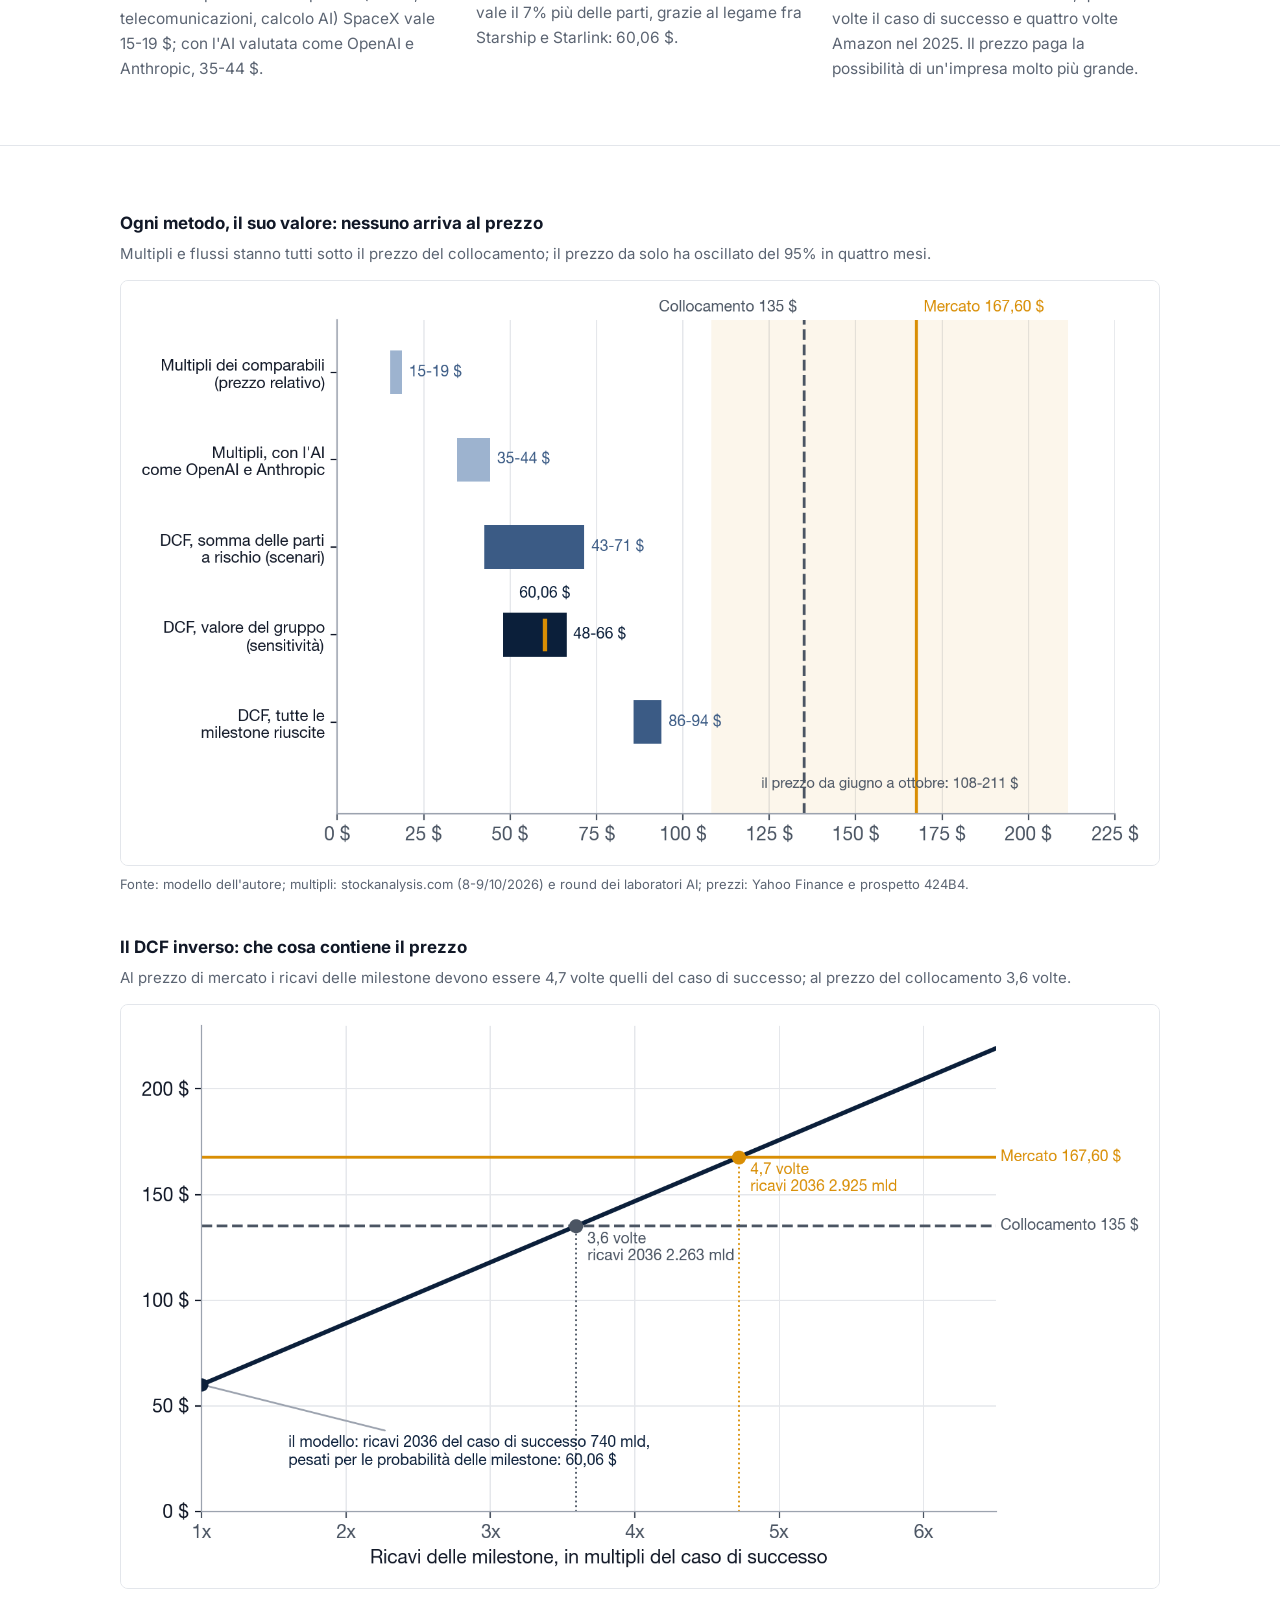
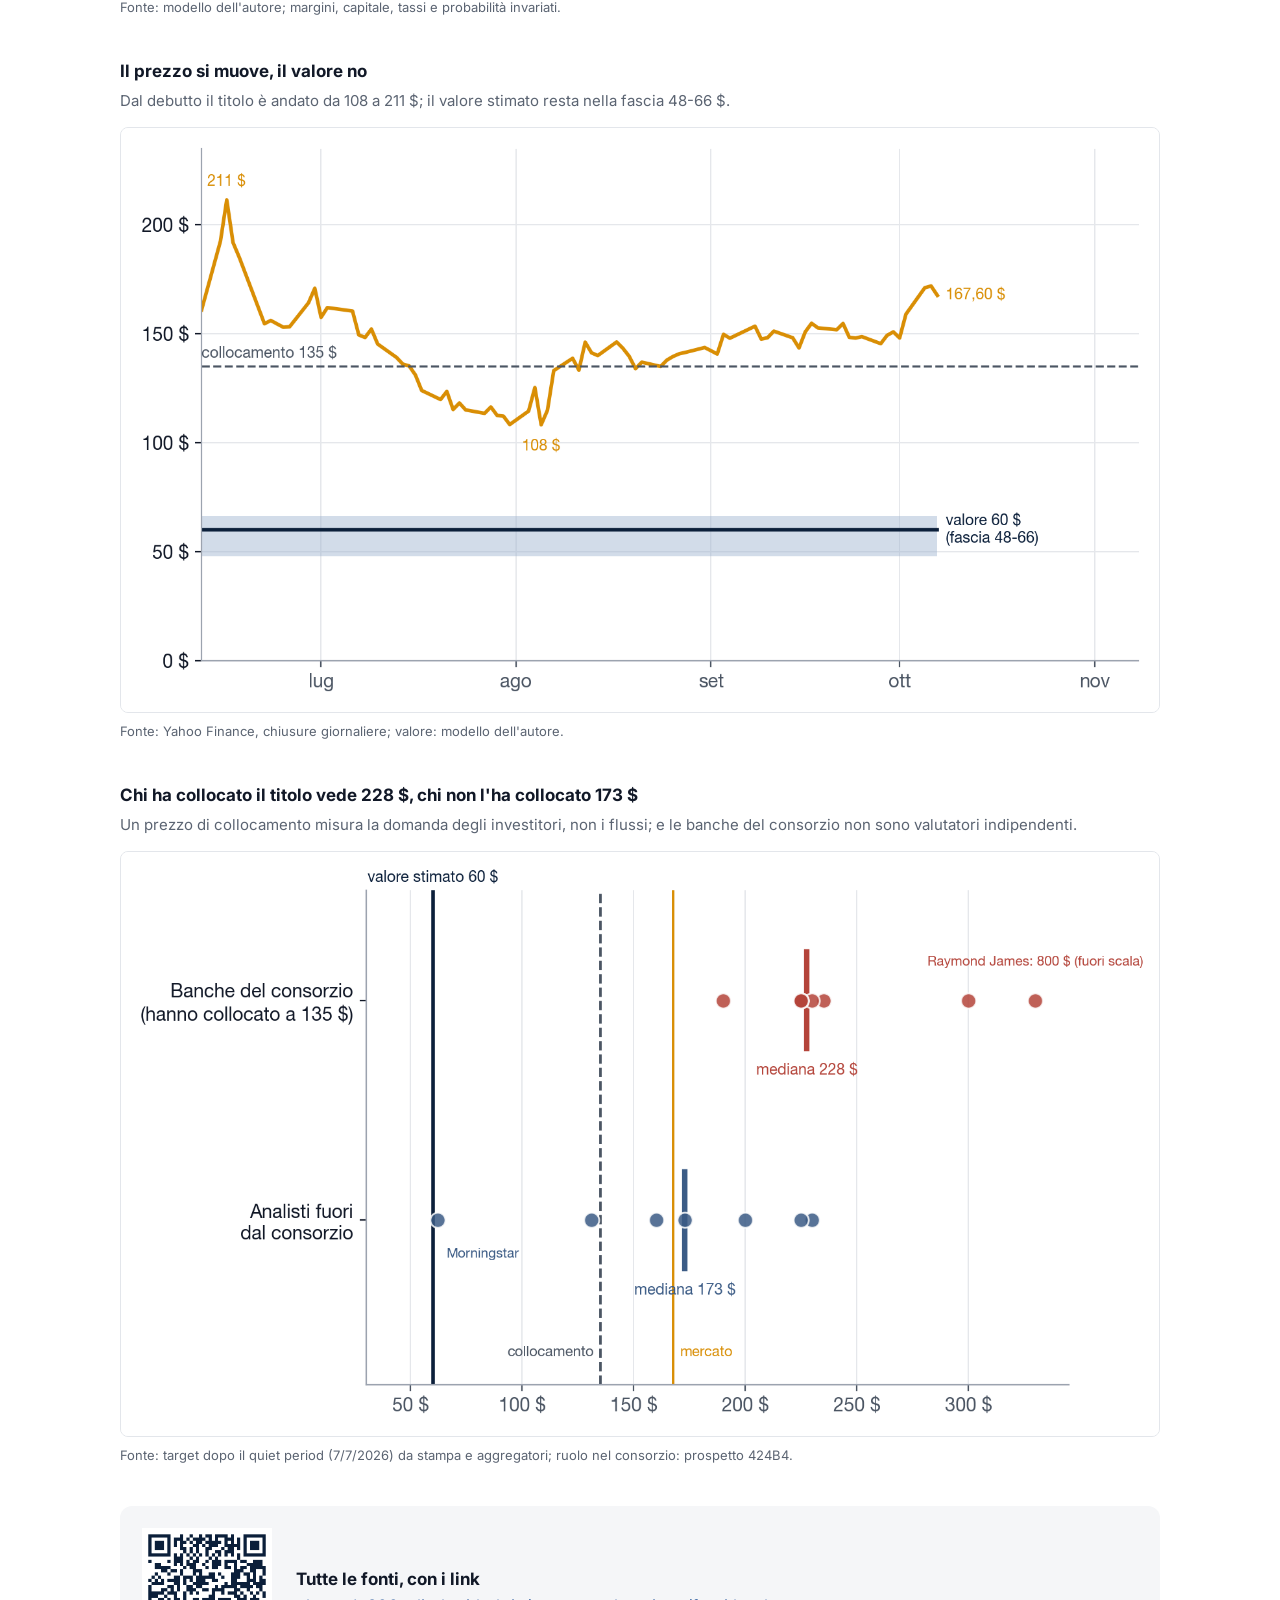
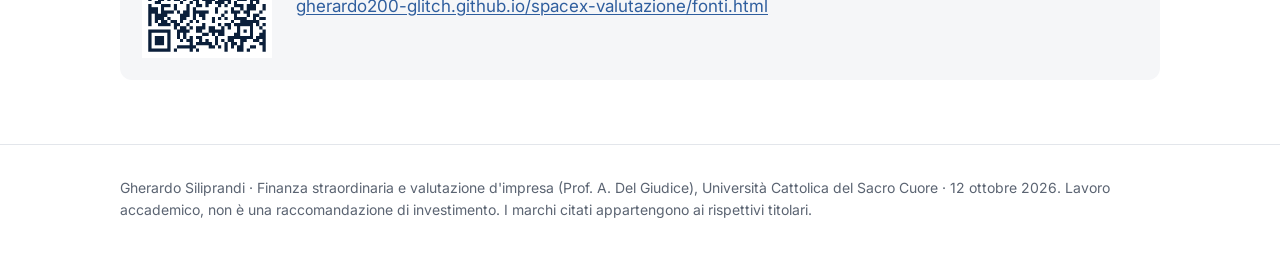
==== commit d0d81abb: "Numero di pagine del report aggiornato Co-Authored-By: Claude Opus 5.5 <noreply@anthropic.com>" ====
--- a/index.html
+++ b/index.html
@@ -32,7 +32,7 @@
   <h2>Documenti</h2>
   <p class="sub">Tutto il lavoro, scaricabile. Il modello Excel è in formule: ogni input ha la sua fonte, e cambiando le ipotesi in giallo si ricalcola tutto.</p>
   <div class="docs">
-    <div class="doc"><h3>Report</h3><p>Il caso completo in 31 pagine: la domanda, i quattro strumenti, il confronto con il prezzo, il collocamento e le banche, sensitività, limiti e fonti.</p>
+    <div class="doc"><h3>Report</h3><p>Il caso completo in 32 pagine: la domanda, i quattro strumenti, il confronto con il prezzo, il collocamento e le banche, sensitività, limiti e fonti.</p>
       <div class="links"><a class="btn" href="documenti/SpaceX_prezzo_e_valore_report.pdf">Apri il PDF</a></div></div>
     <div class="doc"><h3>Presentazione</h3><p>Le slide dell'esposizione, con le note del relatore nel file PowerPoint.</p>
       <div class="links"><a class="btn" href="documenti/SpaceX_prezzo_e_valore.pdf">PDF</a><a class="btn ghost" href="documenti/SpaceX_prezzo_e_valore.pptx">PowerPoint</a></div></div>
